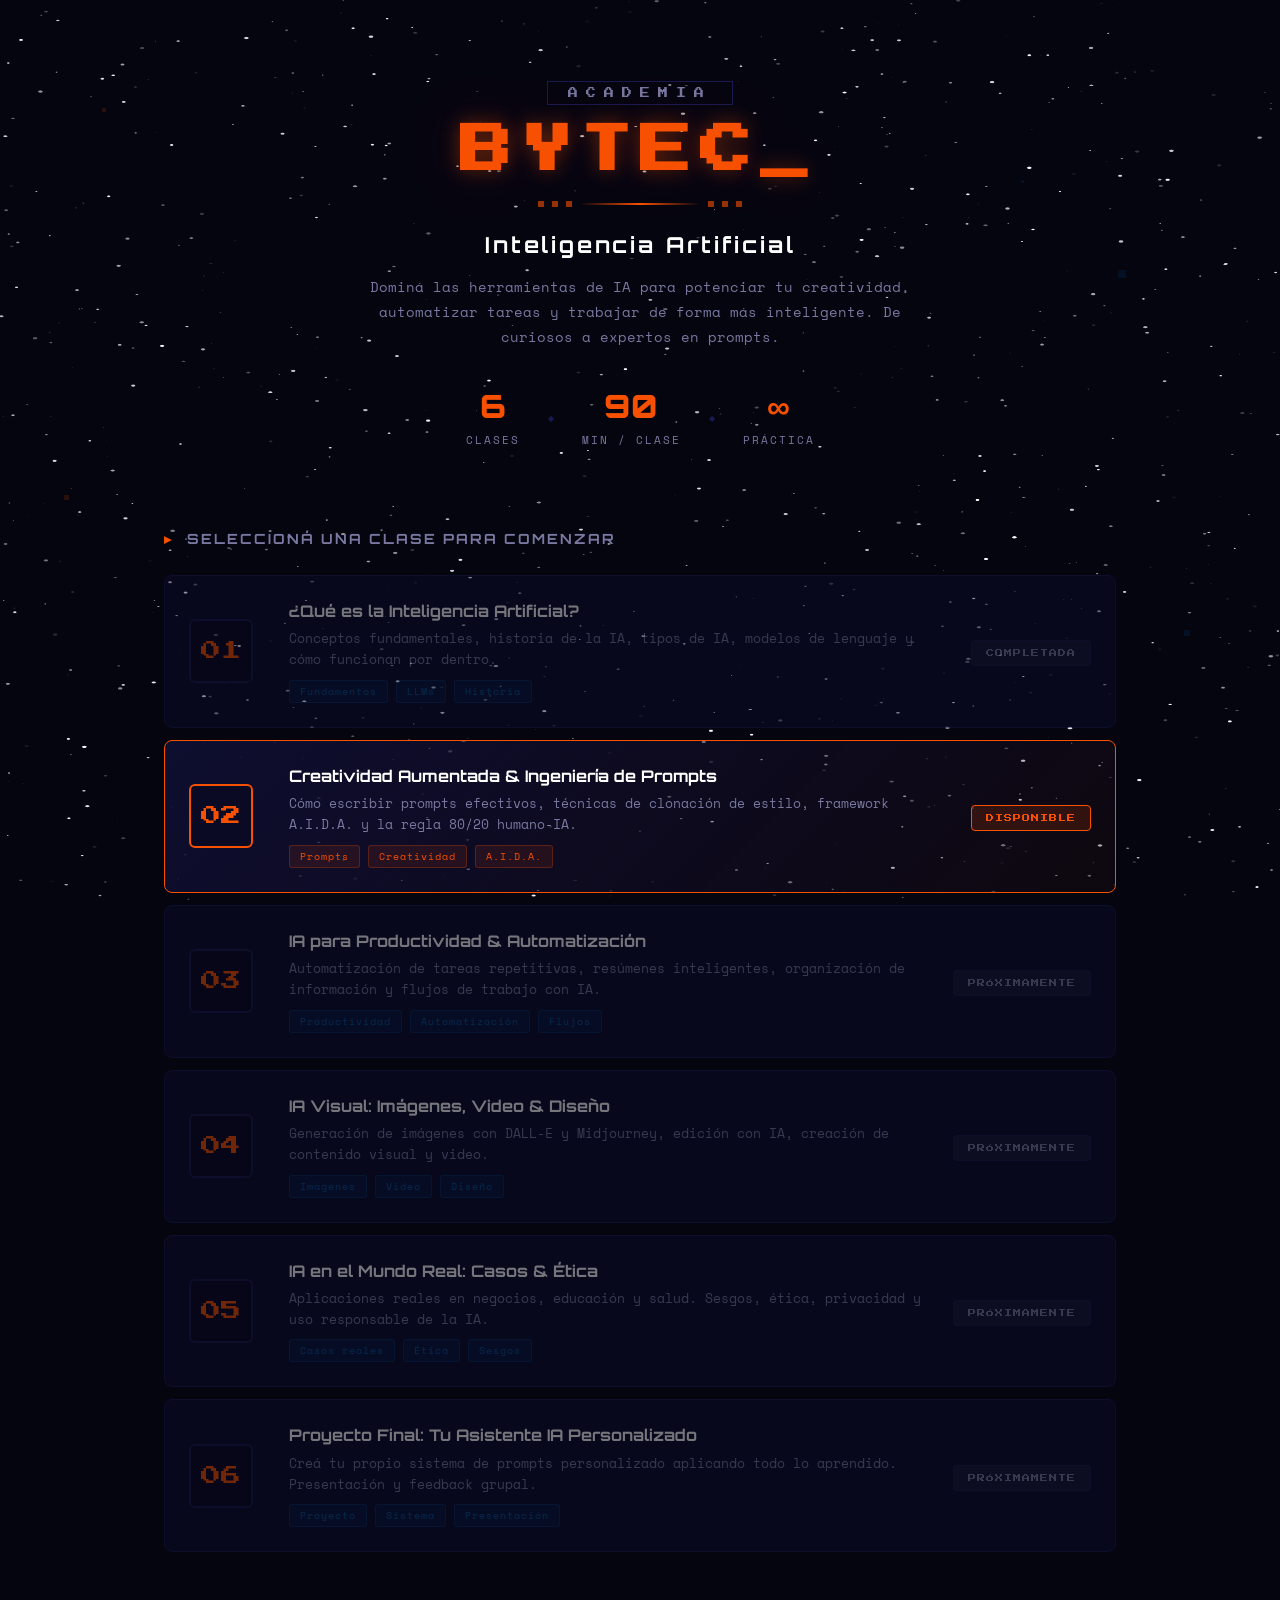
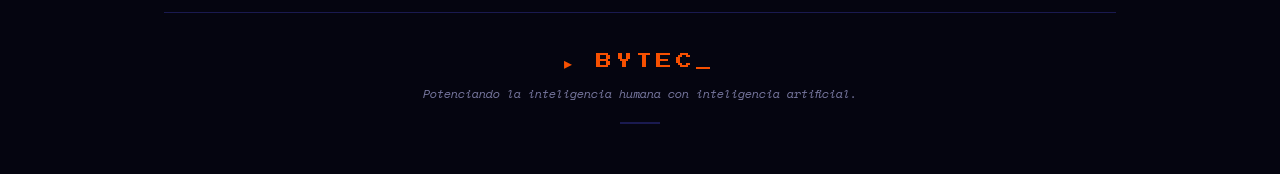
==== index.html @ 04164956 "Add initial HTML and CSS files for BYTEC AI Course Portal - Created index.html for the main landing " ====
<!DOCTYPE html>
<html lang="es">
<head>
    <meta charset="UTF-8">
    <meta name="viewport" content="width=device-width, initial-scale=1.0">
    <title>BYTEC | Inteligencia Artificial</title>
    <link rel="preconnect" href="https://fonts.googleapis.com">
    <link href="https://fonts.googleapis.com/css2?family=Press+Start+2P&family=Space+Mono:wght@400;700&family=Orbitron:wght@400;700;900&display=swap" rel="stylesheet">
    <link rel="stylesheet" href="style.css">
</head>
<body>

    <canvas id="stars"></canvas>

    <div class="pixel-float pixel-1"></div>
    <div class="pixel-float pixel-2"></div>
    <div class="pixel-float pixel-3"></div>
    <div class="pixel-float pixel-4"></div>
    <div class="pixel-float pixel-5"></div>
    <div class="pixel-float pixel-6"></div>

    <div class="container">

        <header class="hero">
            <div class="hero-badge">ACADEMIA</div>
            <h1 class="hero-title">BYTEC<span class="blink">_</span></h1>
            <div class="hero-divider">
                <span class="divider-pixel"></span>
                <span class="divider-pixel"></span>
                <span class="divider-pixel"></span>
                <span class="divider-line"></span>
                <span class="divider-pixel"></span>
                <span class="divider-pixel"></span>
                <span class="divider-pixel"></span>
            </div>
            <h2 class="hero-subtitle">Inteligencia Artificial</h2>
            <p class="hero-desc">Dominá las herramientas de IA para potenciar tu creatividad, automatizar tareas y trabajar de forma más inteligente. De curiosos a expertos en prompts.</p>
            <div class="hero-stats">
                <div class="stat">
                    <span class="stat-number">6</span>
                    <span class="stat-label">Clases</span>
                </div>
                <div class="stat-sep">◆</div>
                <div class="stat">
                    <span class="stat-number">90</span>
                    <span class="stat-label">Min / clase</span>
                </div>
                <div class="stat-sep">◆</div>
                <div class="stat">
                    <span class="stat-number">∞</span>
                    <span class="stat-label">Práctica</span>
                </div>
            </div>
        </header>

        <section class="classes-section">
            <h3 class="section-title">
                <span class="section-icon">▸</span>
                Seleccioná una clase para comenzar
            </h3>

            <div class="classes-grid">

                <a href="#" class="class-card locked">
                    <div class="card-number">01</div>
                    <div class="card-content">
                        <h4 class="card-title">¿Qué es la Inteligencia Artificial?</h4>
                        <p class="card-desc">Conceptos fundamentales, historia de la IA, tipos de IA, modelos de lenguaje y cómo funcionan por dentro.</p>
                        <div class="card-tags">
                            <span class="tag">Fundamentos</span>
                            <span class="tag">LLMs</span>
                            <span class="tag">Historia</span>
                        </div>
                    </div>
                    <div class="card-status">
                        <span class="status-badge coming-soon">COMPLETADA</span>
                    </div>
                    <div class="card-glow"></div>
                </a>

                <a href="clase-2/index.html" class="class-card available">
                    <div class="card-number">02</div>
                    <div class="card-content">
                        <h4 class="card-title">Creatividad Aumentada & Ingeniería de Prompts</h4>
                        <p class="card-desc">Cómo escribir prompts efectivos, técnicas de clonación de estilo, framework A.I.D.A. y la regla 80/20 humano-IA.</p>
                        <div class="card-tags">
                            <span class="tag">Prompts</span>
                            <span class="tag">Creatividad</span>
                            <span class="tag">A.I.D.A.</span>
                        </div>
                    </div>
                    <div class="card-status">
                        <span class="status-badge active">DISPONIBLE</span>
                    </div>
                    <div class="card-glow"></div>
                </a>

                <a href="#" class="class-card locked">
                    <div class="card-number">03</div>
                    <div class="card-content">
                        <h4 class="card-title">IA para Productividad & Automatización</h4>
                        <p class="card-desc">Automatización de tareas repetitivas, resúmenes inteligentes, organización de información y flujos de trabajo con IA.</p>
                        <div class="card-tags">
                            <span class="tag">Productividad</span>
                            <span class="tag">Automatización</span>
                            <span class="tag">Flujos</span>
                        </div>
                    </div>
                    <div class="card-status">
                        <span class="status-badge coming-soon">PRÓXIMAMENTE</span>
                    </div>
                    <div class="card-glow"></div>
                </a>

                <a href="#" class="class-card locked">
                    <div class="card-number">04</div>
                    <div class="card-content">
                        <h4 class="card-title">IA Visual: Imágenes, Video & Diseño</h4>
                        <p class="card-desc">Generación de imágenes con DALL-E y Midjourney, edición con IA, creación de contenido visual y video.</p>
                        <div class="card-tags">
                            <span class="tag">Imágenes</span>
                            <span class="tag">Video</span>
                            <span class="tag">Diseño</span>
                        </div>
                    </div>
                    <div class="card-status">
                        <span class="status-badge coming-soon">PRÓXIMAMENTE</span>
                    </div>
                    <div class="card-glow"></div>
                </a>

                <a href="#" class="class-card locked">
                    <div class="card-number">05</div>
                    <div class="card-content">
                        <h4 class="card-title">IA en el Mundo Real: Casos & Ética</h4>
                        <p class="card-desc">Aplicaciones reales en negocios, educación y salud. Sesgos, ética, privacidad y uso responsable de la IA.</p>
                        <div class="card-tags">
                            <span class="tag">Casos reales</span>
                            <span class="tag">Ética</span>
                            <span class="tag">Sesgos</span>
                        </div>
                    </div>
                    <div class="card-status">
                        <span class="status-badge coming-soon">PRÓXIMAMENTE</span>
                    </div>
                    <div class="card-glow"></div>
                </a>

                <a href="#" class="class-card locked">
                    <div class="card-number">06</div>
                    <div class="card-content">
                        <h4 class="card-title">Proyecto Final: Tu Asistente IA Personalizado</h4>
                        <p class="card-desc">Creá tu propio sistema de prompts personalizado aplicando todo lo aprendido. Presentación y feedback grupal.</p>
                        <div class="card-tags">
                            <span class="tag">Proyecto</span>
                            <span class="tag">Sistema</span>
                            <span class="tag">Presentación</span>
                        </div>
                    </div>
                    <div class="card-status">
                        <span class="status-badge coming-soon">PRÓXIMAMENTE</span>
                    </div>
                    <div class="card-glow"></div>
                </a>

            </div>
        </section>

        <footer class="footer">
            <div class="footer-logo">▸ BYTEC<span class="blink">_</span></div>
            <p class="footer-text">Potenciando la inteligencia humana con inteligencia artificial.</p>
            <div class="footer-line"></div>
        </footer>

    </div>

    <script>
        const canvas = document.getElementById('stars');
        const ctx = canvas.getContext('2d');
        let stars = [];
        let shootingStars = [];

        function resizeCanvas() {
            canvas.width = window.innerWidth;
            canvas.height = document.documentElement.scrollHeight;
        }

        function createStars() {
            stars = [];
            const count = Math.floor((canvas.width * canvas.height) / 2500);
            for (let i = 0; i < count; i++) {
                stars.push({
                    x: Math.random() * canvas.width,
                    y: Math.random() * canvas.height,
                    size: Math.random() * 2 + 0.3,
                    opacity: Math.random(),
                    speed: Math.random() * 0.015 + 0.003
                });
            }
        }

        function spawnShootingStar() {
            if (Math.random() < 0.003 && shootingStars.length < 2) {
                shootingStars.push({
                    x: Math.random() * canvas.width,
                    y: Math.random() * canvas.height * 0.4,
                    length: Math.random() * 80 + 40,
                    speed: Math.random() * 6 + 4,
                    angle: Math.PI / 4 + Math.random() * 0.3,
                    opacity: 1
                });
            }
        }

        function drawStars() {
            ctx.clearRect(0, 0, canvas.width, canvas.height);

            stars.forEach(star => {
                star.opacity += star.speed;
                if (star.opacity > 1 || star.opacity < 0) star.speed *= -1;
                ctx.beginPath();
                ctx.arc(star.x, star.y, star.size, 0, Math.PI * 2);
                ctx.fillStyle = `rgba(255, 255, 255, ${Math.abs(star.opacity)})`;
                ctx.fill();
            });

            spawnShootingStar();
            shootingStars.forEach((s, i) => {
                const endX = s.x + Math.cos(s.angle) * s.length;
                const endY = s.y + Math.sin(s.angle) * s.length;
                const gradient = ctx.createLinearGradient(s.x, s.y, endX, endY);
                gradient.addColorStop(0, `rgba(247, 80, 1, ${s.opacity})`);
                gradient.addColorStop(1, `rgba(247, 80, 1, 0)`);
                ctx.beginPath();
                ctx.moveTo(s.x, s.y);
                ctx.lineTo(endX, endY);
                ctx.strokeStyle = gradient;
                ctx.lineWidth = 2;
                ctx.stroke();
                s.x += Math.cos(s.angle) * s.speed;
                s.y += Math.sin(s.angle) * s.speed;
                s.opacity -= 0.012;
                if (s.opacity <= 0) shootingStars.splice(i, 1);
            });

            requestAnimationFrame(drawStars);
        }

        resizeCanvas();
        createStars();
        drawStars();
        window.addEventListener('resize', () => { resizeCanvas(); createStars(); });
    </script>

</body>
</html>
---- style.css ----
/* ================================================
   BYTEC — AI Course Portal Styles
   Theme: Space + Pixel · #f75001, #04589d
   ================================================ */

:root {
    --orange: #f75001;
    --orange-dark: #c94400;
    --orange-glow: rgba(247, 80, 1, 0.4);
    --blue: #04589d;
    --blue-glow: rgba(4, 88, 157, 0.3);
    --dark-bg: #050510;
    --dark-surface: #0a0a24;
    --dark-card: #0e0e30;
    --dark-border: #1a1a50;
    --light-text: #e0e0f0;
    --muted-text: #7878a0;
}

* {
    margin: 0;
    padding: 0;
    box-sizing: border-box;
}

html {
    scroll-behavior: smooth;
}

body {
    font-family: 'Space Mono', monospace;
    background-color: var(--dark-bg);
    color: var(--light-text);
    min-height: 100vh;
    overflow-x: hidden;
}

/* ==================== STARS ==================== */

#stars {
    position: fixed;
    top: 0;
    left: 0;
    width: 100%;
    height: 100%;
    z-index: 0;
    pointer-events: none;
}

/* ==================== FLOATING PIXELS ==================== */

.pixel-float {
    position: fixed;
    width: 6px;
    height: 6px;
    background: var(--orange);
    opacity: 0.15;
    z-index: 0;
    pointer-events: none;
    animation: float-drift 20s ease-in-out infinite;
}

.pixel-1 { top: 12%; left: 8%; animation-delay: 0s; width: 4px; height: 4px; }
.pixel-2 { top: 30%; right: 12%; animation-delay: -4s; background: var(--blue); width: 8px; height: 8px; }
.pixel-3 { top: 55%; left: 5%; animation-delay: -8s; width: 5px; height: 5px; }
.pixel-4 { top: 70%; right: 7%; animation-delay: -12s; background: var(--blue); }
.pixel-5 { top: 85%; left: 15%; animation-delay: -16s; width: 4px; height: 4px; }
.pixel-6 { top: 20%; right: 20%; animation-delay: -6s; width: 3px; height: 3px; background: var(--blue); }

@keyframes float-drift {
    0%, 100% { transform: translate(0, 0) rotate(0deg); }
    25% { transform: translate(20px, -30px) rotate(90deg); }
    50% { transform: translate(-15px, 20px) rotate(180deg); }
    75% { transform: translate(25px, 15px) rotate(270deg); }
}

/* ==================== CONTAINER ==================== */

.container {
    position: relative;
    z-index: 1;
    max-width: 1000px;
    margin: 0 auto;
    padding: 0 24px;
}

/* ==================== HERO ==================== */

.hero {
    text-align: center;
    padding: 80px 0 60px;
}

.hero-badge {
    display: inline-block;
    font-family: 'Press Start 2P', cursive;
    font-size: 10px;
    letter-spacing: 8px;
    color: var(--muted-text);
    border: 1px solid var(--dark-border);
    padding: 6px 20px;
    margin-bottom: 20px;
}

.hero-title {
    font-family: 'Press Start 2P', cursive;
    font-size: 52px;
    color: var(--orange);
    letter-spacing: 8px;
    margin-bottom: 24px;
    text-shadow:
        0 0 20px var(--orange-glow),
        0 0 60px rgba(247, 80, 1, 0.15);
}

.blink {
    animation: blink-cursor 1s step-end infinite;
}

@keyframes blink-cursor {
    0%, 50% { opacity: 1; }
    51%, 100% { opacity: 0; }
}

.hero-divider {
    display: flex;
    align-items: center;
    justify-content: center;
    gap: 8px;
    margin-bottom: 24px;
}

.divider-pixel {
    width: 6px;
    height: 6px;
    background: var(--orange);
    opacity: 0.6;
}

.divider-line {
    width: 120px;
    height: 2px;
    background: linear-gradient(90deg, transparent, var(--orange), transparent);
}

.hero-subtitle {
    font-family: 'Orbitron', sans-serif;
    font-size: 22px;
    font-weight: 700;
    color: white;
    letter-spacing: 3px;
    margin-bottom: 16px;
}

.hero-desc {
    font-size: 14px;
    color: var(--muted-text);
    max-width: 560px;
    margin: 0 auto 36px;
    line-height: 1.8;
}

.hero-stats {
    display: flex;
    align-items: center;
    justify-content: center;
    gap: 28px;
}

.stat {
    text-align: center;
}

.stat-number {
    display: block;
    font-family: 'Orbitron', sans-serif;
    font-size: 32px;
    font-weight: 900;
    color: var(--orange);
}

.stat-label {
    font-size: 11px;
    color: var(--muted-text);
    text-transform: uppercase;
    letter-spacing: 2px;
}

.stat-sep {
    color: var(--dark-border);
    font-size: 8px;
}

/* ==================== CLASSES SECTION ==================== */

.classes-section {
    padding: 20px 0 60px;
}

.section-title {
    font-family: 'Orbitron', sans-serif;
    font-size: 14px;
    font-weight: 700;
    color: var(--muted-text);
    text-transform: uppercase;
    letter-spacing: 2px;
    margin-bottom: 28px;
}

.section-icon {
    color: var(--orange);
    margin-right: 8px;
}

/* ==================== CLASS CARDS ==================== */

.classes-grid {
    display: flex;
    flex-direction: column;
    gap: 12px;
}

.class-card {
    display: grid;
    grid-template-columns: 80px 1fr auto;
    align-items: center;
    gap: 20px;
    background: var(--dark-card);
    border: 1px solid var(--dark-border);
    border-radius: 8px;
    padding: 24px;
    text-decoration: none;
    color: inherit;
    position: relative;
    overflow: hidden;
    transition: all 0.35s cubic-bezier(0.4, 0, 0.2, 1);
}

.card-glow {
    position: absolute;
    top: 0;
    left: 0;
    width: 100%;
    height: 100%;
    opacity: 0;
    transition: opacity 0.35s;
    pointer-events: none;
    background: radial-gradient(ellipse at 20% 50%, var(--orange-glow) 0%, transparent 70%);
}

.class-card.available {
    border-color: var(--orange);
    background: linear-gradient(135deg, var(--dark-card) 0%, rgba(247, 80, 1, 0.04) 100%);
}

.class-card.available:hover {
    border-color: var(--orange);
    transform: translateX(6px);
    box-shadow:
        0 0 30px rgba(247, 80, 1, 0.15),
        inset 0 0 30px rgba(247, 80, 1, 0.03);
}

.class-card.available:hover .card-glow {
    opacity: 1;
}

.class-card.available:hover .card-number {
    color: var(--dark-bg);
    background: var(--orange);
    border-color: var(--orange);
    box-shadow: 0 0 20px var(--orange-glow);
}

.class-card.locked {
    cursor: default;
    opacity: 0.45;
}

.class-card.locked:hover {
    opacity: 0.55;
}

.card-number {
    font-family: 'Press Start 2P', cursive;
    font-size: 20px;
    color: var(--orange);
    width: 64px;
    height: 64px;
    display: flex;
    align-items: center;
    justify-content: center;
    border: 2px solid var(--dark-border);
    border-radius: 6px;
    background: var(--dark-surface);
    transition: all 0.35s;
    flex-shrink: 0;
}

.class-card.available .card-number {
    border-color: var(--orange);
}

.card-title {
    font-family: 'Orbitron', sans-serif;
    font-size: 16px;
    font-weight: 700;
    color: white;
    margin-bottom: 6px;
    line-height: 1.4;
}

.card-desc {
    font-size: 13px;
    color: var(--muted-text);
    line-height: 1.6;
    margin-bottom: 10px;
}

.card-tags {
    display: flex;
    gap: 8px;
    flex-wrap: wrap;
}

.tag {
    font-family: 'Space Mono', monospace;
    font-size: 10px;
    color: var(--blue);
    background: rgba(4, 88, 157, 0.15);
    border: 1px solid rgba(4, 88, 157, 0.3);
    padding: 3px 10px;
    border-radius: 3px;
    letter-spacing: 1px;
}

.class-card.available .tag {
    color: var(--orange);
    background: rgba(247, 80, 1, 0.1);
    border-color: rgba(247, 80, 1, 0.25);
}

.card-status {
    flex-shrink: 0;
}

.status-badge {
    font-family: 'Press Start 2P', cursive;
    font-size: 8px;
    padding: 8px 14px;
    border-radius: 4px;
    letter-spacing: 1px;
    white-space: nowrap;
}

.status-badge.active {
    background: rgba(247, 80, 1, 0.15);
    color: var(--orange);
    border: 1px solid var(--orange);
    animation: pulse-badge 2s ease-in-out infinite;
}

@keyframes pulse-badge {
    0%, 100% { box-shadow: 0 0 8px rgba(247, 80, 1, 0.2); }
    50% { box-shadow: 0 0 20px rgba(247, 80, 1, 0.5); }
}

.status-badge.coming-soon {
    background: rgba(120, 120, 160, 0.1);
    color: var(--muted-text);
    border: 1px solid var(--dark-border);
}

/* ==================== FOOTER ==================== */

.footer {
    text-align: center;
    padding: 40px 0 50px;
    border-top: 1px solid var(--dark-border);
}

.footer-logo {
    font-family: 'Press Start 2P', cursive;
    font-size: 16px;
    color: var(--orange);
    letter-spacing: 4px;
    margin-bottom: 12px;
}

.footer-text {
    font-size: 12px;
    color: var(--muted-text);
    font-style: italic;
    margin-bottom: 20px;
}

.footer-line {
    width: 40px;
    height: 2px;
    background: var(--dark-border);
    margin: 0 auto;
}

/* ==================== RESPONSIVE ==================== */

@media (max-width: 768px) {
    .hero {
        padding: 50px 0 40px;
    }

    .hero-title {
        font-size: 32px;
        letter-spacing: 4px;
    }

    .hero-subtitle {
        font-size: 16px;
        letter-spacing: 1px;
    }

    .hero-stats {
        gap: 16px;
    }

    .stat-number {
        font-size: 24px;
    }

    .class-card {
        grid-template-columns: 56px 1fr;
        gap: 14px;
        padding: 18px;
    }

    .card-number {
        width: 50px;
        height: 50px;
        font-size: 16px;
    }

    .card-status {
        grid-column: 1 / -1;
        text-align: center;
    }

    .card-title {
        font-size: 14px;
    }
}

@media (max-width: 480px) {
    .hero-title {
        font-size: 24px;
    }

    .hero-subtitle {
        font-size: 14px;
    }

    .hero-stats {
        flex-direction: column;
        gap: 12px;
    }

    .stat-sep {
        display: none;
    }

    .class-card {
        grid-template-columns: 1fr;
        text-align: center;
    }

    .card-number {
        margin: 0 auto;
    }

    .card-tags {
        justify-content: center;
    }
}
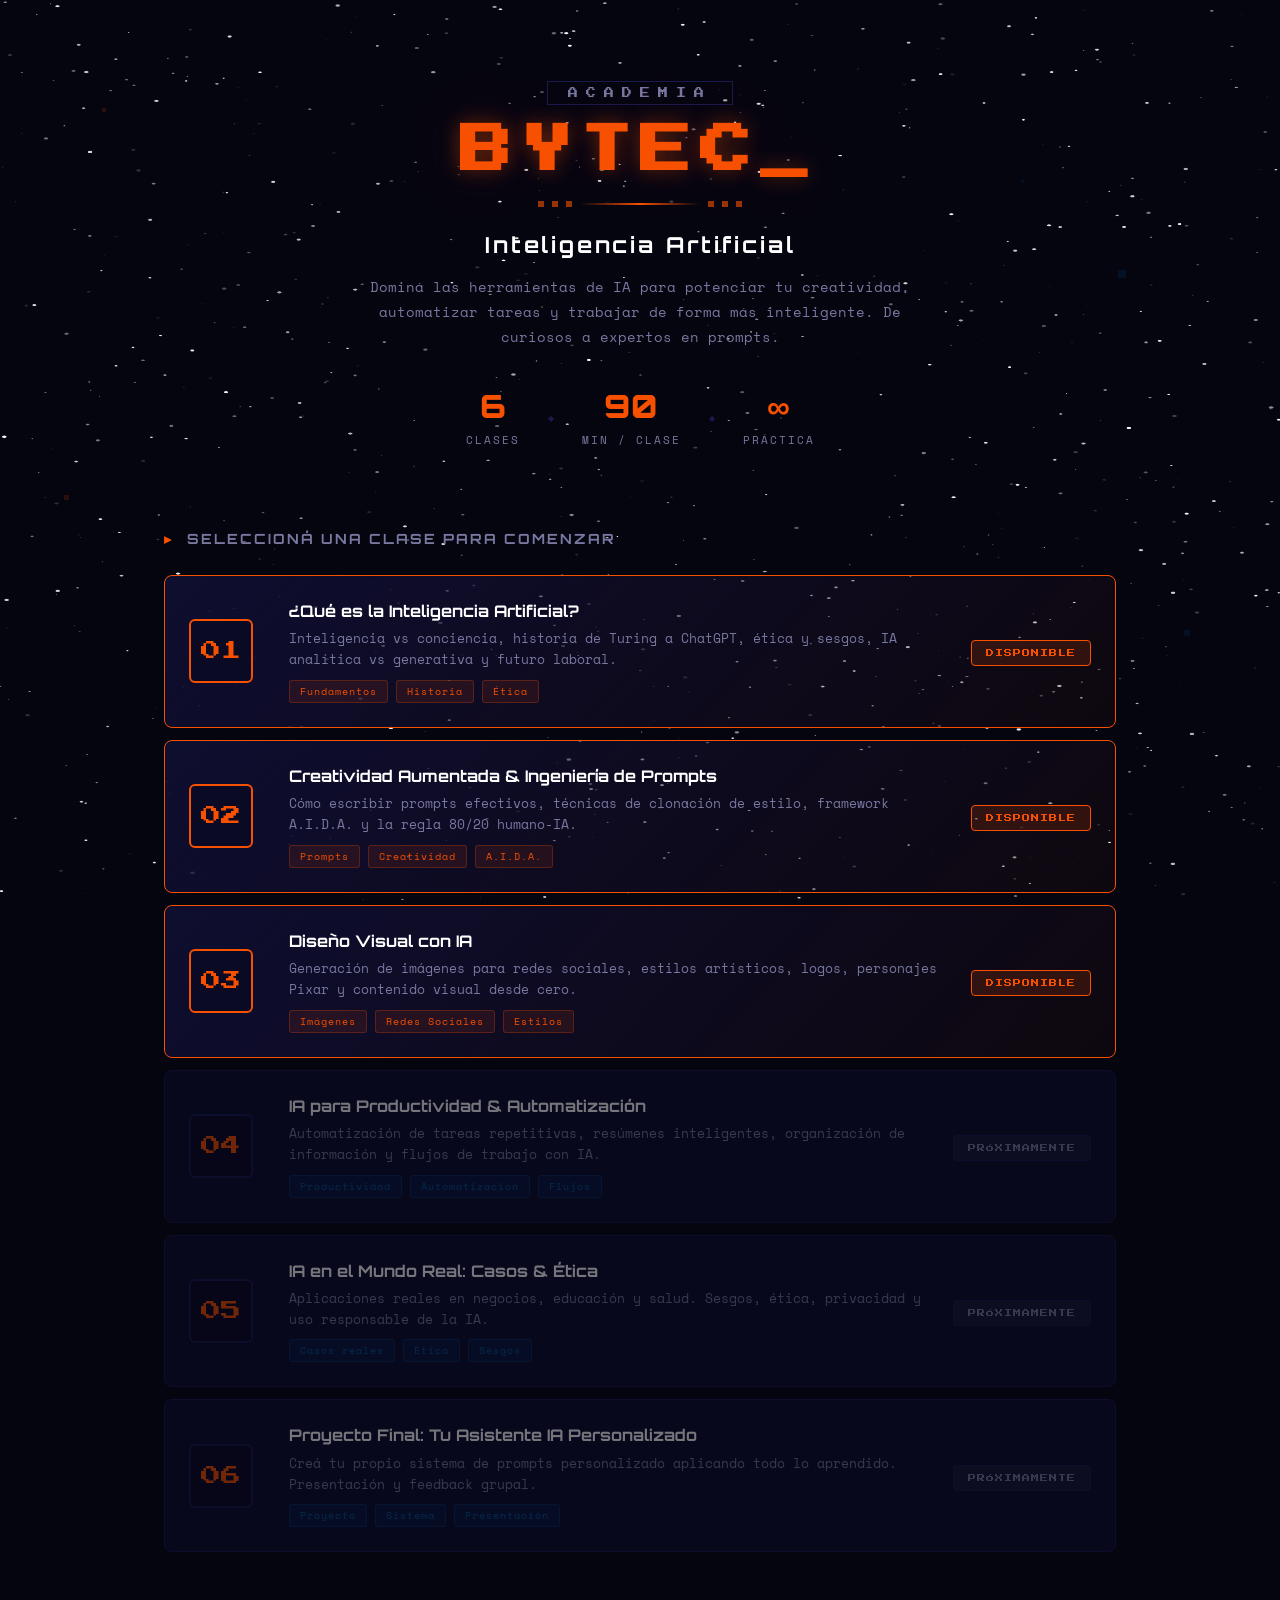
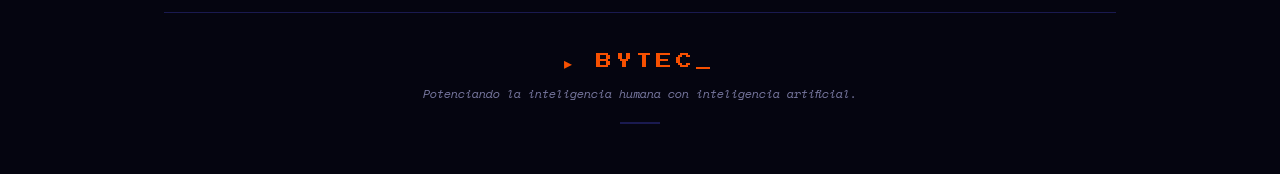
==== commit b9c62a43: "Implement class updates and add new class content for BYTEC AI Course - Updated index.html to reflec" ====
--- a/index.html
+++ b/index.html
@@ -61,19 +61,19 @@
 
             <div class="classes-grid">
 
-                <a href="#" class="class-card locked">
+                <a href="clase-1/index.html" class="class-card available">
                     <div class="card-number">01</div>
                     <div class="card-content">
                         <h4 class="card-title">¿Qué es la Inteligencia Artificial?</h4>
-                        <p class="card-desc">Conceptos fundamentales, historia de la IA, tipos de IA, modelos de lenguaje y cómo funcionan por dentro.</p>
+                        <p class="card-desc">Inteligencia vs conciencia, historia de Turing a ChatGPT, ética y sesgos, IA analítica vs generativa y futuro laboral.</p>
                         <div class="card-tags">
                             <span class="tag">Fundamentos</span>
-                            <span class="tag">LLMs</span>
                             <span class="tag">Historia</span>
-                        </div>
-                    </div>
-                    <div class="card-status">
-                        <span class="status-badge coming-soon">COMPLETADA</span>
+                            <span class="tag">Ética</span>
+                        </div>
+                    </div>
+                    <div class="card-status">
+                        <span class="status-badge active">DISPONIBLE</span>
                     </div>
                     <div class="card-glow"></div>
                 </a>
@@ -95,8 +95,25 @@
                     <div class="card-glow"></div>
                 </a>
 
+                <a href="clase-3/index.html" class="class-card available">
+                    <div class="card-number">03</div>
+                    <div class="card-content">
+                        <h4 class="card-title">Diseño Visual con IA</h4>
+                        <p class="card-desc">Generación de imágenes para redes sociales, estilos artísticos, logos, personajes Pixar y contenido visual desde cero.</p>
+                        <div class="card-tags">
+                            <span class="tag">Imágenes</span>
+                            <span class="tag">Redes Sociales</span>
+                            <span class="tag">Estilos</span>
+                        </div>
+                    </div>
+                    <div class="card-status">
+                        <span class="status-badge active">DISPONIBLE</span>
+                    </div>
+                    <div class="card-glow"></div>
+                </a>
+
                 <a href="#" class="class-card locked">
-                    <div class="card-number">03</div>
+                    <div class="card-number">04</div>
                     <div class="card-content">
                         <h4 class="card-title">IA para Productividad & Automatización</h4>
                         <p class="card-desc">Automatización de tareas repetitivas, resúmenes inteligentes, organización de información y flujos de trabajo con IA.</p>
@@ -104,23 +121,6 @@
                             <span class="tag">Productividad</span>
                             <span class="tag">Automatización</span>
                             <span class="tag">Flujos</span>
-                        </div>
-                    </div>
-                    <div class="card-status">
-                        <span class="status-badge coming-soon">PRÓXIMAMENTE</span>
-                    </div>
-                    <div class="card-glow"></div>
-                </a>
-
-                <a href="#" class="class-card locked">
-                    <div class="card-number">04</div>
-                    <div class="card-content">
-                        <h4 class="card-title">IA Visual: Imágenes, Video & Diseño</h4>
-                        <p class="card-desc">Generación de imágenes con DALL-E y Midjourney, edición con IA, creación de contenido visual y video.</p>
-                        <div class="card-tags">
-                            <span class="tag">Imágenes</span>
-                            <span class="tag">Video</span>
-                            <span class="tag">Diseño</span>
                         </div>
                     </div>
                     <div class="card-status">
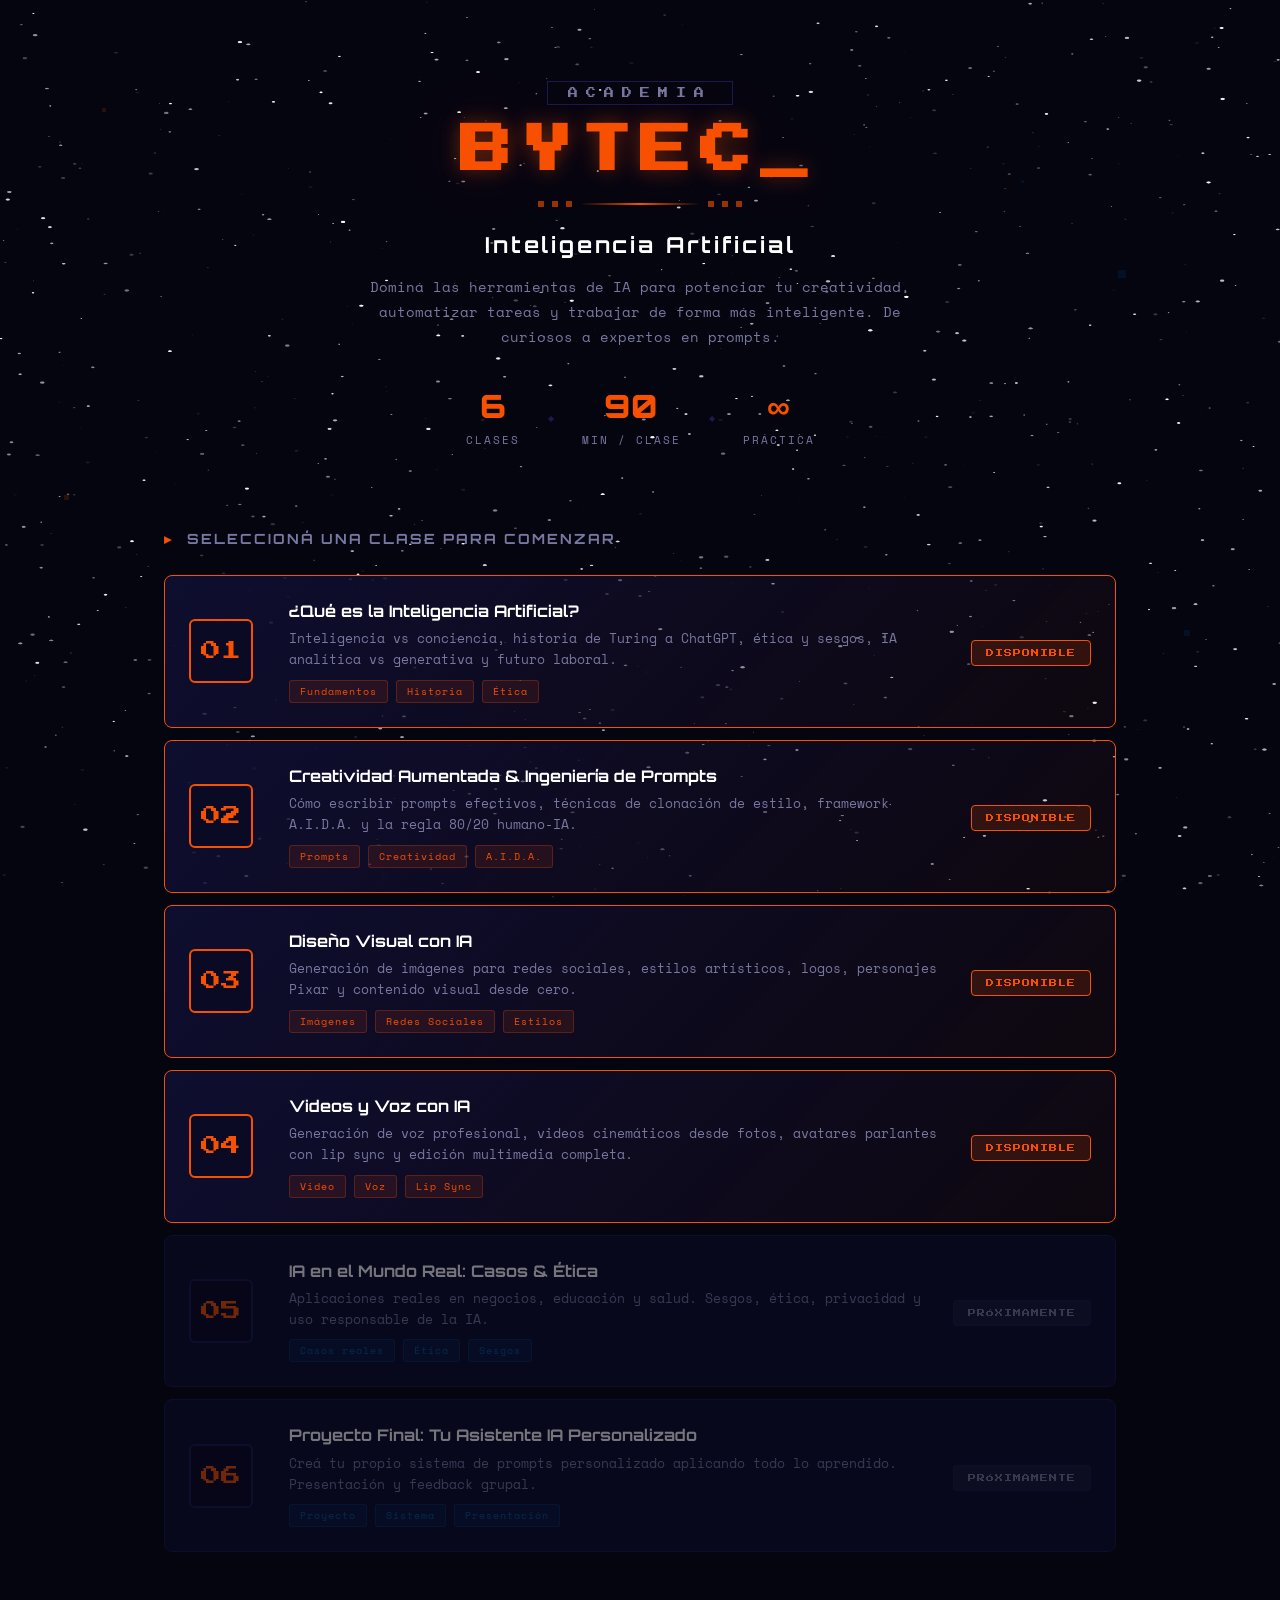
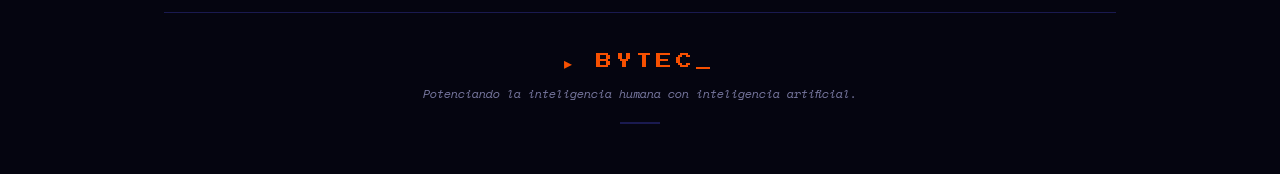
==== commit 4f91e088: "Update clase-1 card to available with link and updated description Made-with: Cursor" ====
--- a/index.html
+++ b/index.html
@@ -112,19 +112,19 @@
                     <div class="card-glow"></div>
                 </a>
 
-                <a href="#" class="class-card locked">
+                <a href="clase-4/index.html" class="class-card available">
                     <div class="card-number">04</div>
                     <div class="card-content">
-                        <h4 class="card-title">IA para Productividad & Automatización</h4>
-                        <p class="card-desc">Automatización de tareas repetitivas, resúmenes inteligentes, organización de información y flujos de trabajo con IA.</p>
-                        <div class="card-tags">
-                            <span class="tag">Productividad</span>
-                            <span class="tag">Automatización</span>
-                            <span class="tag">Flujos</span>
-                        </div>
-                    </div>
-                    <div class="card-status">
-                        <span class="status-badge coming-soon">PRÓXIMAMENTE</span>
+                        <h4 class="card-title">Videos y Voz con IA</h4>
+                        <p class="card-desc">Generación de voz profesional, videos cinemáticos desde fotos, avatares parlantes con lip sync y edición multimedia completa.</p>
+                        <div class="card-tags">
+                            <span class="tag">Video</span>
+                            <span class="tag">Voz</span>
+                            <span class="tag">Lip Sync</span>
+                        </div>
+                    </div>
+                    <div class="card-status">
+                        <span class="status-badge active">DISPONIBLE</span>
                     </div>
                     <div class="card-glow"></div>
                 </a>
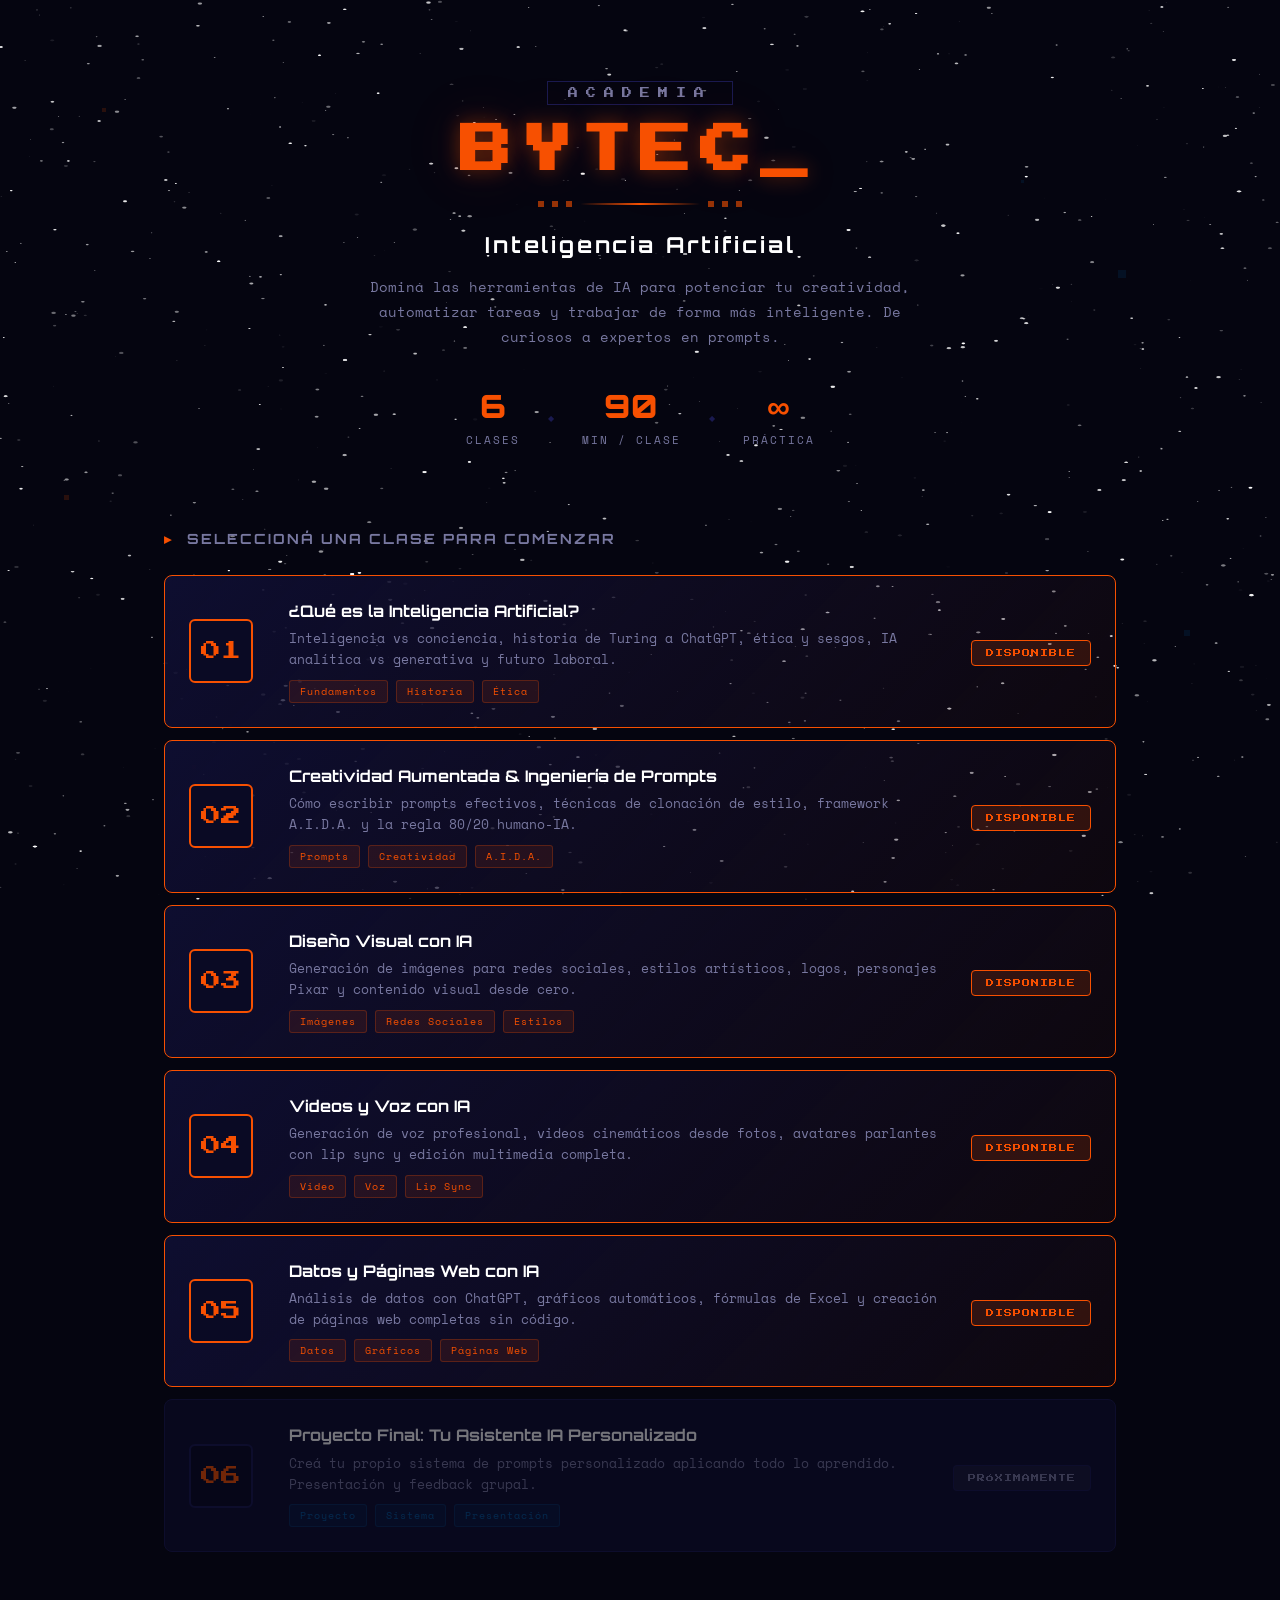
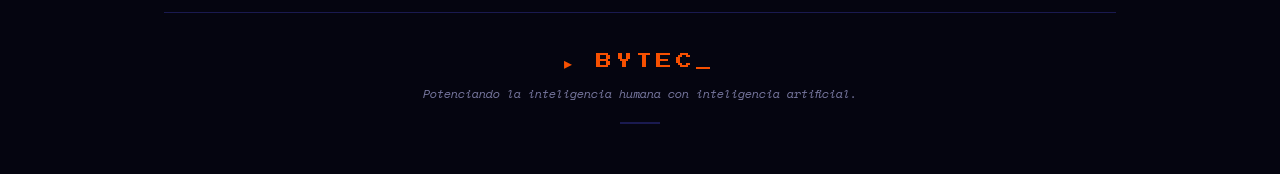
==== commit bccbccc1: "Add Clase 5: Datos y Páginas Web con IA New class covering data analysis with ChatGPT (Excel, charts" ====
--- a/index.html
+++ b/index.html
@@ -129,19 +129,19 @@
                     <div class="card-glow"></div>
                 </a>
 
-                <a href="#" class="class-card locked">
+                <a href="clase-5/index.html" class="class-card available">
                     <div class="card-number">05</div>
                     <div class="card-content">
-                        <h4 class="card-title">IA en el Mundo Real: Casos & Ética</h4>
-                        <p class="card-desc">Aplicaciones reales en negocios, educación y salud. Sesgos, ética, privacidad y uso responsable de la IA.</p>
-                        <div class="card-tags">
-                            <span class="tag">Casos reales</span>
-                            <span class="tag">Ética</span>
-                            <span class="tag">Sesgos</span>
-                        </div>
-                    </div>
-                    <div class="card-status">
-                        <span class="status-badge coming-soon">PRÓXIMAMENTE</span>
+                        <h4 class="card-title">Datos y Páginas Web con IA</h4>
+                        <p class="card-desc">Análisis de datos con ChatGPT, gráficos automáticos, fórmulas de Excel y creación de páginas web completas sin código.</p>
+                        <div class="card-tags">
+                            <span class="tag">Datos</span>
+                            <span class="tag">Gráficos</span>
+                            <span class="tag">Páginas Web</span>
+                        </div>
+                    </div>
+                    <div class="card-status">
+                        <span class="status-badge active">DISPONIBLE</span>
                     </div>
                     <div class="card-glow"></div>
                 </a>
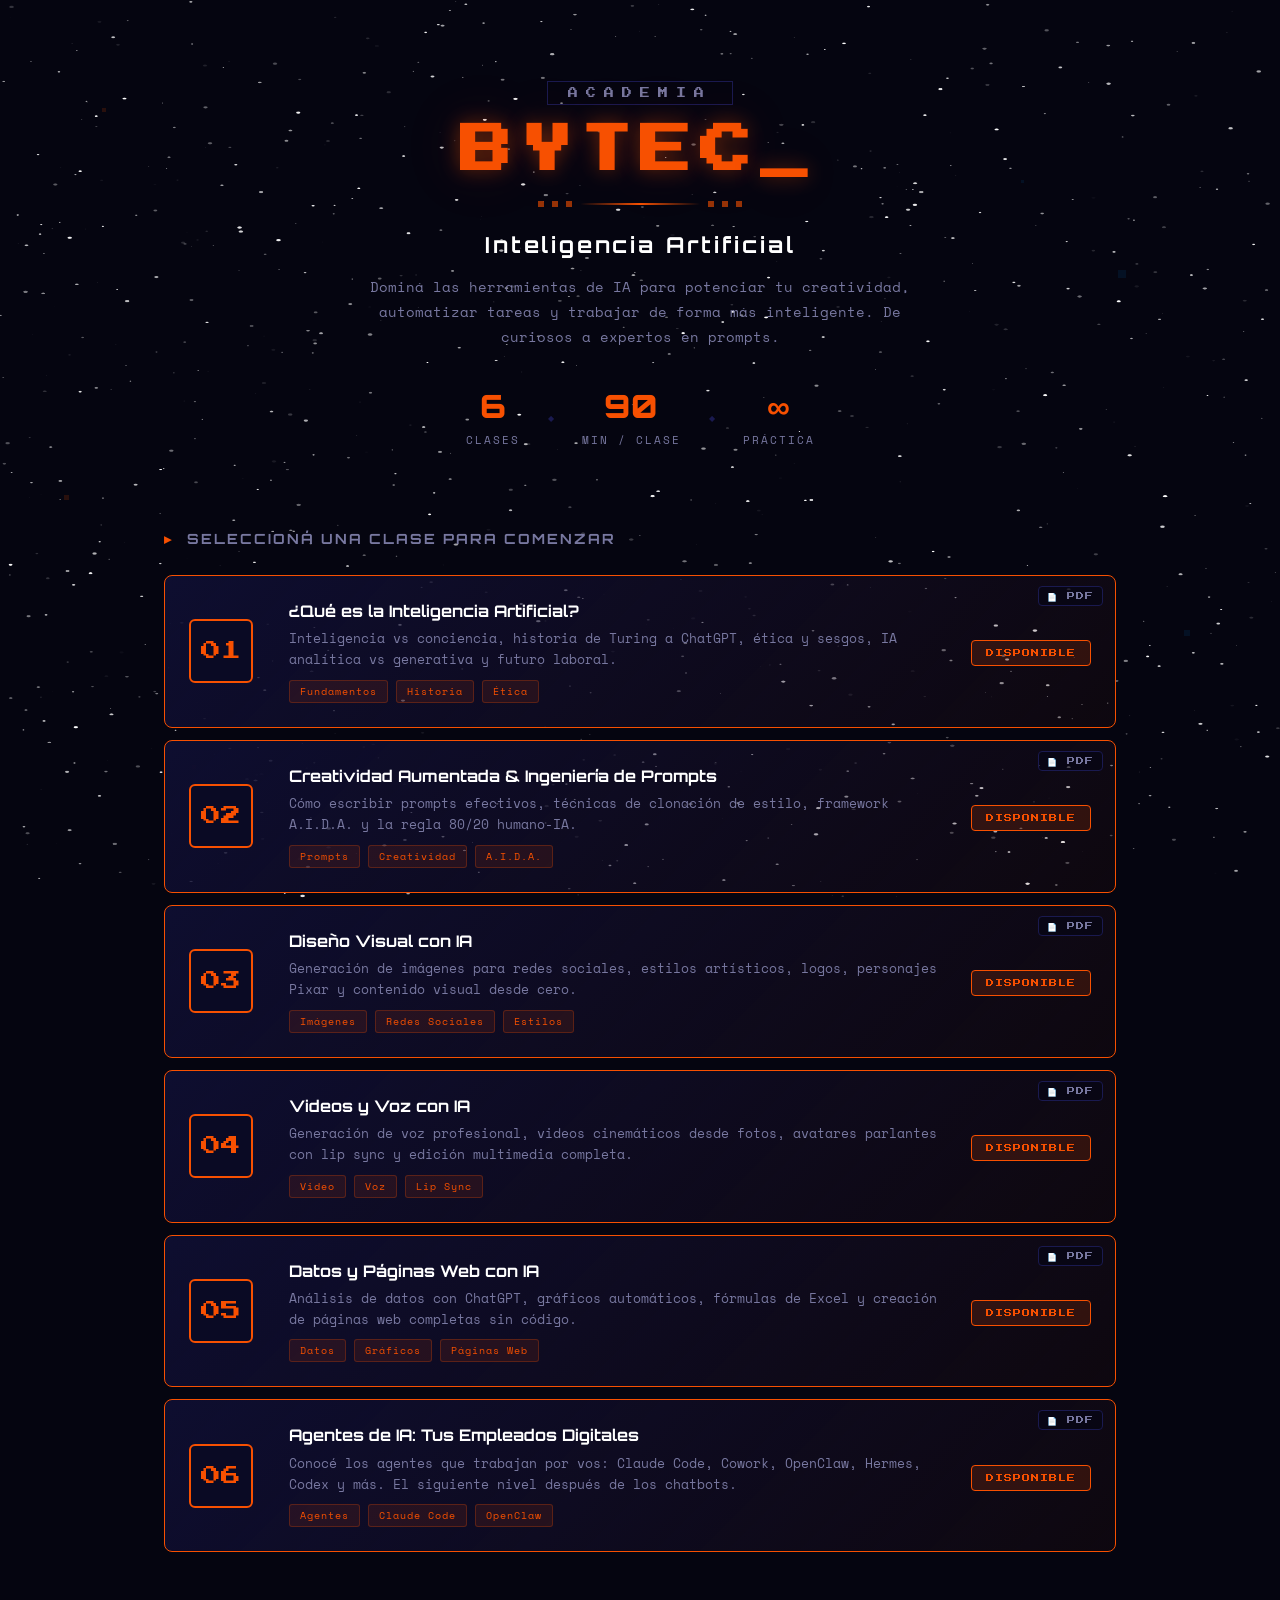
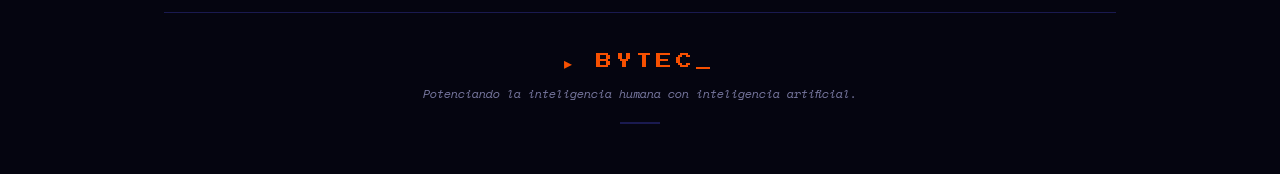
==== commit 8403bd4e: "Add Clase 6 (Agentes de IA) and PDF download functionality - New Clase 6: AI Agents covering Claude " ====
--- a/index.html
+++ b/index.html
@@ -75,6 +75,7 @@
                     <div class="card-status">
                         <span class="status-badge active">DISPONIBLE</span>
                     </div>
+                    <span class="card-pdf-btn" onclick="event.preventDefault(); event.stopPropagation(); window.location.href='clase-1/index.html?download=pdf';" title="Descargar como PDF">📄 PDF</span>
                     <div class="card-glow"></div>
                 </a>
 
@@ -92,6 +93,7 @@
                     <div class="card-status">
                         <span class="status-badge active">DISPONIBLE</span>
                     </div>
+                    <span class="card-pdf-btn" onclick="event.preventDefault(); event.stopPropagation(); window.location.href='clase-2/index.html?download=pdf';" title="Descargar como PDF">📄 PDF</span>
                     <div class="card-glow"></div>
                 </a>
 
@@ -109,6 +111,7 @@
                     <div class="card-status">
                         <span class="status-badge active">DISPONIBLE</span>
                     </div>
+                    <span class="card-pdf-btn" onclick="event.preventDefault(); event.stopPropagation(); window.location.href='clase-3/index.html?download=pdf';" title="Descargar como PDF">📄 PDF</span>
                     <div class="card-glow"></div>
                 </a>
 
@@ -126,6 +129,7 @@
                     <div class="card-status">
                         <span class="status-badge active">DISPONIBLE</span>
                     </div>
+                    <span class="card-pdf-btn" onclick="event.preventDefault(); event.stopPropagation(); window.location.href='clase-4/index.html?download=pdf';" title="Descargar como PDF">📄 PDF</span>
                     <div class="card-glow"></div>
                 </a>
 
@@ -143,23 +147,25 @@
                     <div class="card-status">
                         <span class="status-badge active">DISPONIBLE</span>
                     </div>
-                    <div class="card-glow"></div>
-                </a>
-
-                <a href="#" class="class-card locked">
+                    <span class="card-pdf-btn" onclick="event.preventDefault(); event.stopPropagation(); window.location.href='clase-5/index.html?download=pdf';" title="Descargar como PDF">📄 PDF</span>
+                    <div class="card-glow"></div>
+                </a>
+
+                <a href="clase-6/index.html" class="class-card available">
                     <div class="card-number">06</div>
                     <div class="card-content">
-                        <h4 class="card-title">Proyecto Final: Tu Asistente IA Personalizado</h4>
-                        <p class="card-desc">Creá tu propio sistema de prompts personalizado aplicando todo lo aprendido. Presentación y feedback grupal.</p>
-                        <div class="card-tags">
-                            <span class="tag">Proyecto</span>
-                            <span class="tag">Sistema</span>
-                            <span class="tag">Presentación</span>
-                        </div>
-                    </div>
-                    <div class="card-status">
-                        <span class="status-badge coming-soon">PRÓXIMAMENTE</span>
-                    </div>
+                        <h4 class="card-title">Agentes de IA: Tus Empleados Digitales</h4>
+                        <p class="card-desc">Conocé los agentes que trabajan por vos: Claude Code, Cowork, OpenClaw, Hermes, Codex y más. El siguiente nivel después de los chatbots.</p>
+                        <div class="card-tags">
+                            <span class="tag">Agentes</span>
+                            <span class="tag">Claude Code</span>
+                            <span class="tag">OpenClaw</span>
+                        </div>
+                    </div>
+                    <div class="card-status">
+                        <span class="status-badge active">DISPONIBLE</span>
+                    </div>
+                    <span class="card-pdf-btn" onclick="event.preventDefault(); event.stopPropagation(); window.location.href='clase-6/index.html?download=pdf';" title="Descargar como PDF">📄 PDF</span>
                     <div class="card-glow"></div>
                 </a>
 
--- a/style.css
+++ b/style.css
@@ -478,4 +478,43 @@
     .card-tags {
         justify-content: center;
     }
-}
+
+    .card-pdf-btn {
+        position: static !important;
+        margin-top: 8px;
+        display: inline-block;
+    }
+}
+
+/* ==================== CARD PDF DOWNLOAD BUTTON ==================== */
+
+.card-pdf-btn {
+    position: absolute;
+    top: 10px;
+    right: 12px;
+    font-family: 'Press Start 2P', cursive;
+    font-size: 8px;
+    color: var(--muted-text);
+    background: rgba(6, 6, 20, 0.6);
+    border: 1px solid var(--dark-border);
+    border-radius: 4px;
+    padding: 5px 8px;
+    letter-spacing: 1px;
+    cursor: pointer;
+    transition: all 0.2s;
+    z-index: 5;
+    user-select: none;
+    line-height: 1;
+}
+
+.card-pdf-btn:hover {
+    color: var(--orange);
+    border-color: var(--orange);
+    background: rgba(247, 80, 1, 0.15);
+    box-shadow: 0 0 12px rgba(247, 80, 1, 0.3);
+    transform: scale(1.05);
+}
+
+.class-card.locked .card-pdf-btn {
+    display: none;
+}
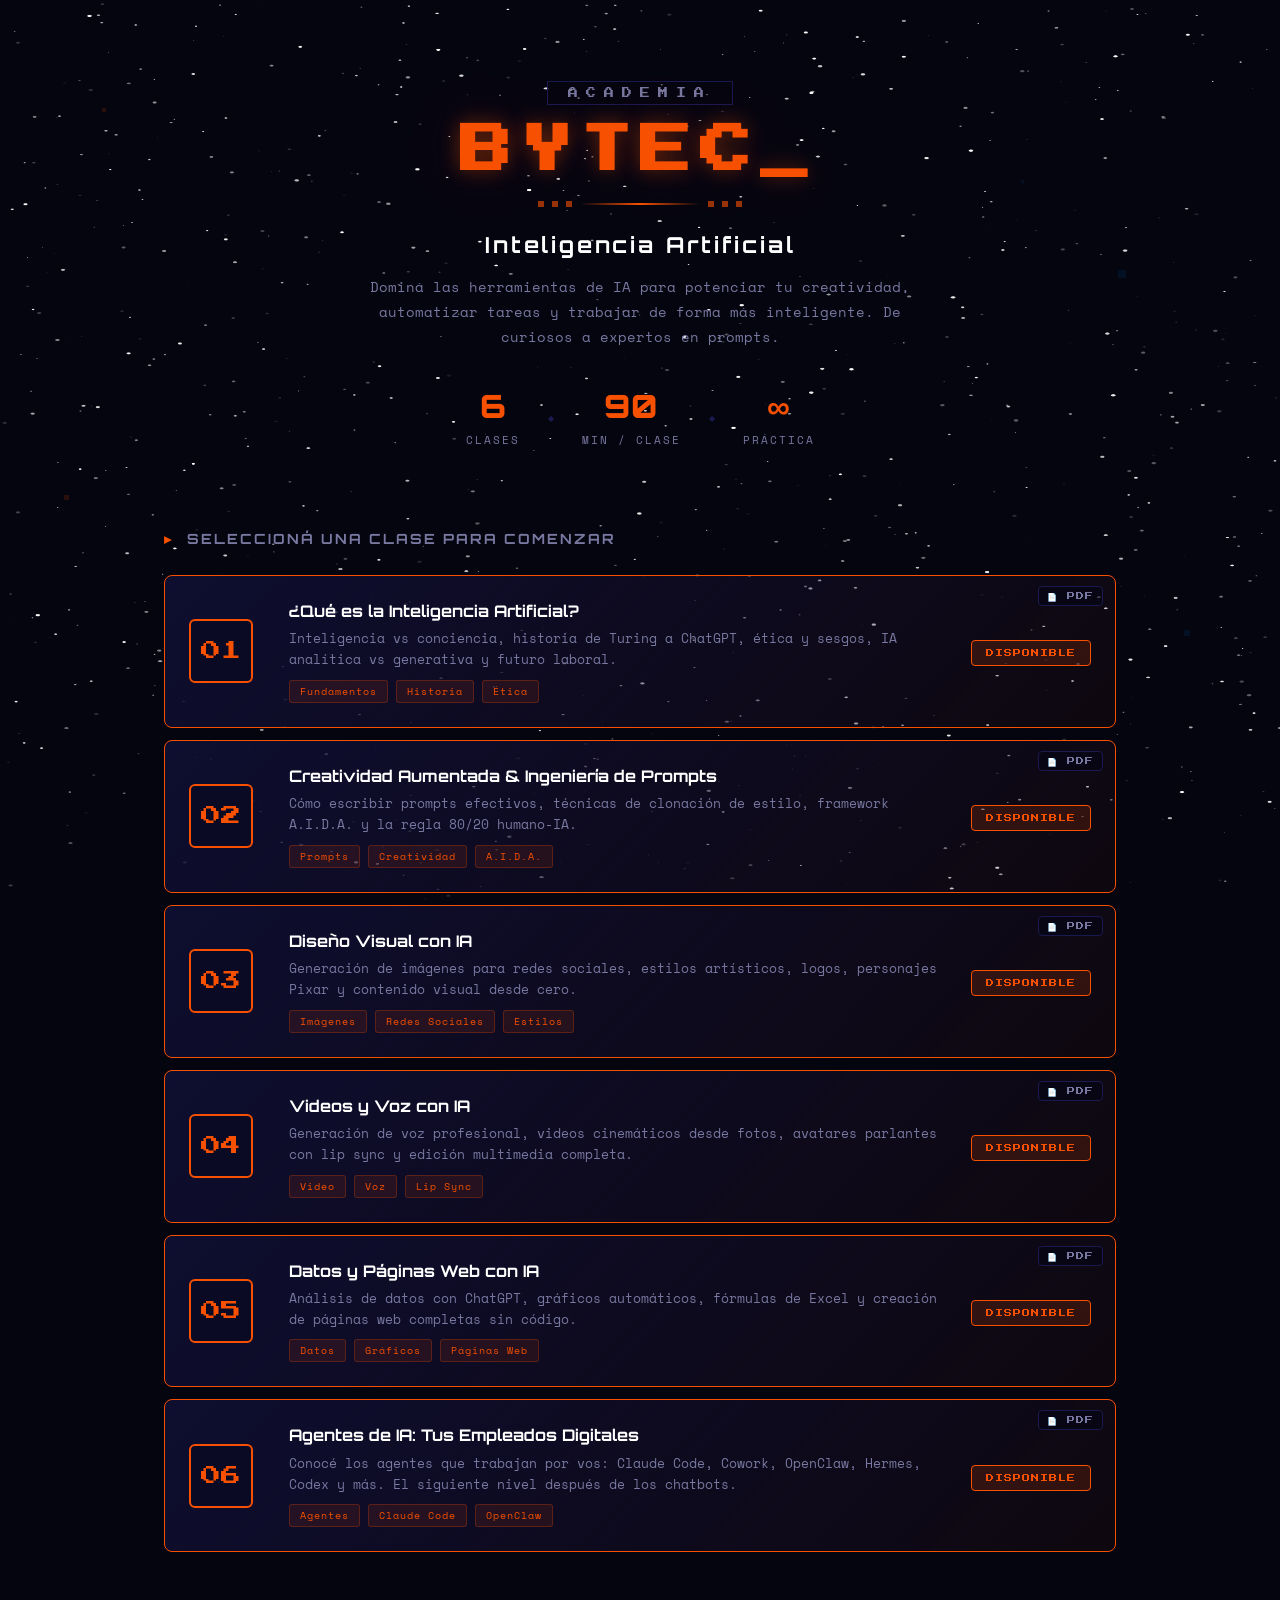
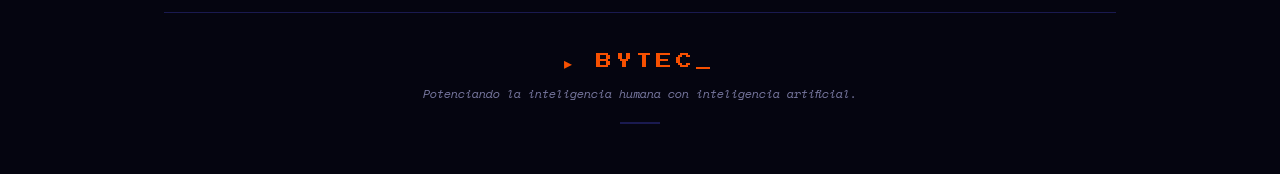
==== commit ec995ac6: "Add BYTEC Academy logo branding to PDF exports - Add official BYTEC astronaut logo and favicons from" ====
--- a/index.html
+++ b/index.html
@@ -4,6 +4,9 @@
     <meta charset="UTF-8">
     <meta name="viewport" content="width=device-width, initial-scale=1.0">
     <title>BYTEC | Inteligencia Artificial</title>
+    <link rel="icon" type="image/png" href="assets/favicon-96x96.png" sizes="96x96">
+    <link rel="icon" type="image/svg+xml" href="assets/favicon.svg">
+    <link rel="shortcut icon" href="assets/favicon.ico">
     <link rel="preconnect" href="https://fonts.googleapis.com">
     <link href="https://fonts.googleapis.com/css2?family=Press+Start+2P&family=Space+Mono:wght@400;700&family=Orbitron:wght@400;700;900&display=swap" rel="stylesheet">
     <link rel="stylesheet" href="style.css">
